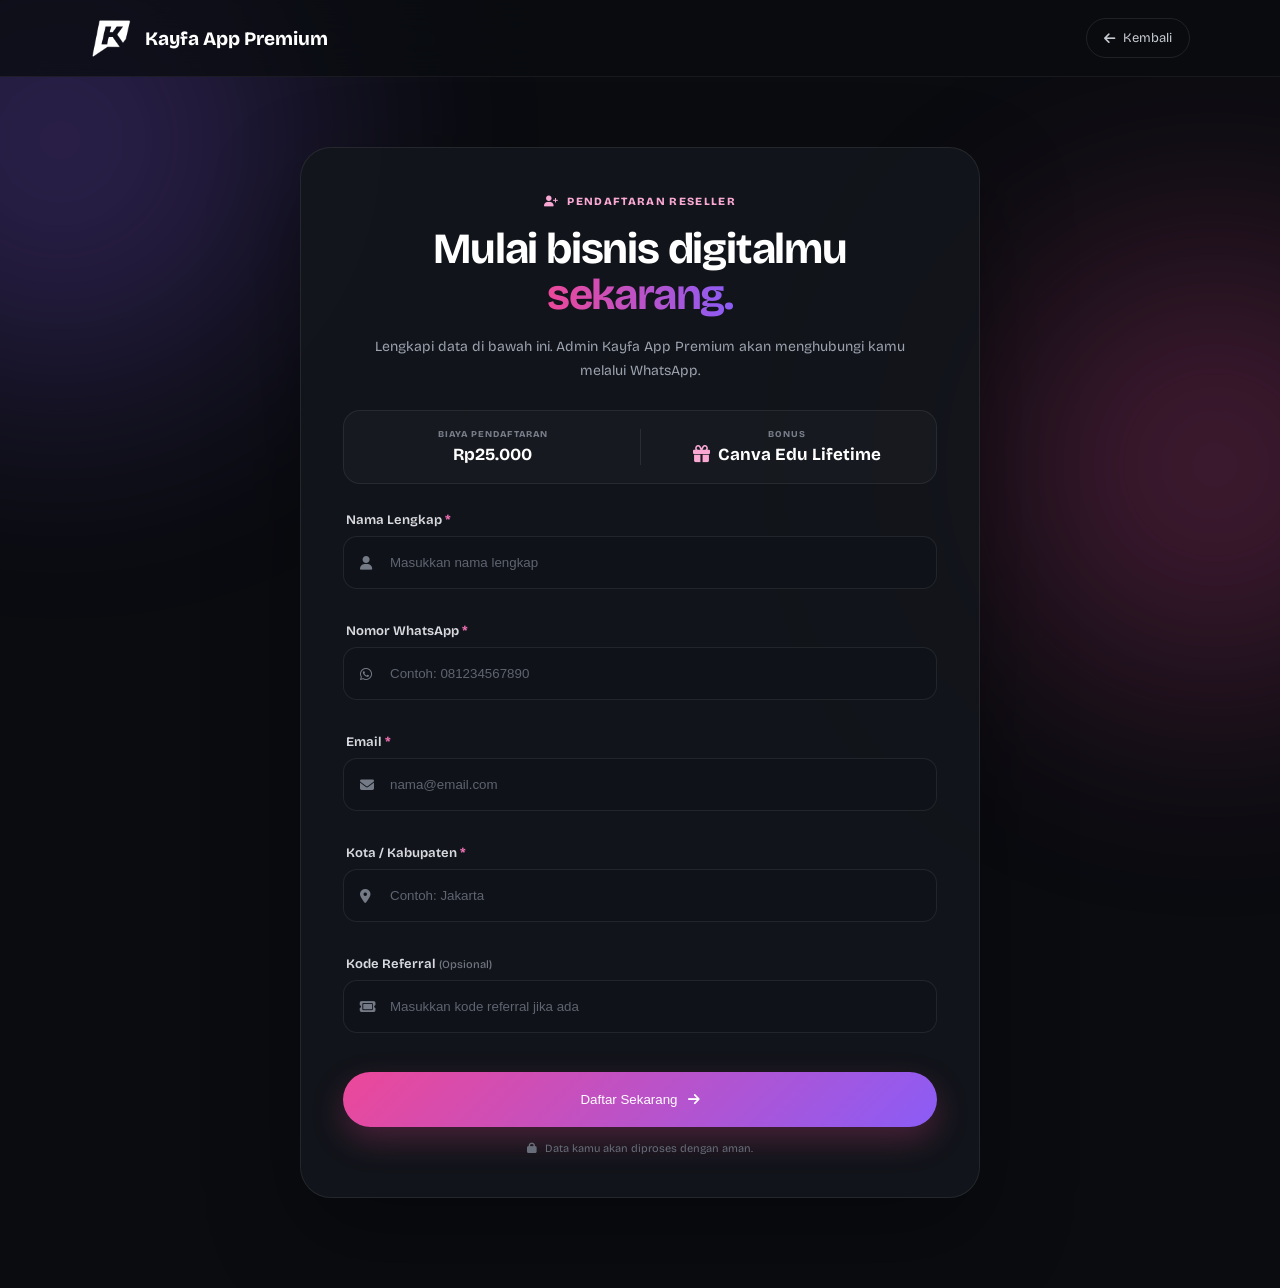
==== daftar-reseller.html @ f0dd42d1 "Add files via upload" ====
<!DOCTYPE html><html lang="id"><head><meta charset="UTF-8"><meta name="viewport" content="width=device-width,initial-scale=1"><meta name="description" content="Form pendaftaran reseller Kayfa App Premium."><title>Daftar Reseller | Kayfa App Premium</title><link rel="icon" href="assets/logo.png"><link rel="preconnect" href="https://fonts.googleapis.com"><link rel="preconnect" href="https://fonts.gstatic.com" crossorigin><link href="https://fonts.googleapis.com/css2?family=Bricolage+Grotesque:wght@400;500;600;700;800&display=swap" rel="stylesheet"><link rel="stylesheet" href="https://cdnjs.cloudflare.com/ajax/libs/font-awesome/6.7.2/css/all.min.css"><link rel="stylesheet" href="daftar-reseller.css?v=1"></head><body>
<div class="glow glow-left"></div><div class="glow glow-right"></div><nav><div class="nav-container"><a href="/" class="brand"><img src="assets/logo.png" alt="Logo Kayfa App Premium"><span>Kayfa App Premium</span></a><a href="/join-reseller" class="back-link"><i class="fa-solid fa-arrow-left"></i> Kembali</a></div></nav>
<main><section class="form-section"><div class="form-shell"><div class="form-intro"><span class="form-badge"><i class="fa-solid fa-user-plus"></i> PENDAFTARAN RESELLER</span><h1>Mulai bisnis digitalmu <span>sekarang.</span></h1><p>Lengkapi data di bawah ini. Admin Kayfa App Premium akan menghubungi kamu melalui WhatsApp.</p></div><div class="offer-strip"><div><small>BIAYA PENDAFTARAN</small><strong>Rp25.000</strong></div><span></span><div><small>BONUS</small><strong><i class="fa-solid fa-gift"></i> Canva Edu Lifetime</strong></div></div>
<form id="registrationForm" novalidate>
<div class="field"><label for="name">Nama Lengkap <b>*</b></label><div class="input-box"><i class="fa-solid fa-user"></i><input id="name" name="nama" type="text" placeholder="Masukkan nama lengkap" autocomplete="name" minlength="3" required></div><small></small></div>
<div class="field"><label for="whatsapp">Nomor WhatsApp <b>*</b></label><div class="input-box"><i class="fa-brands fa-whatsapp"></i><input id="whatsapp" name="whatsapp" type="tel" placeholder="Contoh: 081234567890" autocomplete="tel" inputmode="numeric" required></div><small></small></div>
<div class="field"><label for="email">Email <b>*</b></label><div class="input-box"><i class="fa-solid fa-envelope"></i><input id="email" name="email" type="email" placeholder="nama@email.com" autocomplete="email" required></div><small></small></div>
<div class="field"><label for="city">Kota / Kabupaten <b>*</b></label><div class="input-box"><i class="fa-solid fa-location-dot"></i><input id="city" name="kota" type="text" placeholder="Contoh: Jakarta" autocomplete="address-level2" minlength="2" required></div><small></small></div>
<div class="field"><label for="referral">Kode Referral <em>(Opsional)</em></label><div class="input-box"><i class="fa-solid fa-ticket"></i><input id="referral" name="kode_referral" type="text" placeholder="Masukkan kode referral jika ada" maxlength="30"></div><small></small></div>
<div class="honeypot" aria-hidden="true"><label for="website">Website</label><input id="website" name="website" tabindex="-1" autocomplete="off"></div><button id="submitButton" type="submit"><span>Daftar Sekarang</span><i class="fa-solid fa-arrow-right"></i></button><div id="formStatus" class="form-status" role="status" aria-live="polite"></div><p class="privacy"><i class="fa-solid fa-lock"></i> Data kamu akan diproses dengan aman.</p></form></div></section></main><script src="daftar-reseller.js?v=1"></script></body></html>
---- daftar-reseller.css ----
:root{--bg:#0a0c10;--card:#13161c;--pink:#ec4899;--purple:#8b5cf6;--muted:#9ca3af}*{box-sizing:border-box;margin:0;padding:0}body{min-height:100vh;overflow-x:hidden;background:var(--bg);color:#fff;font-family:'Bricolage Grotesque',sans-serif}.glow{position:fixed;z-index:-1;border-radius:50%;filter:blur(130px);opacity:.28}.glow-left{width:480px;height:480px;left:-180px;top:-100px;background:var(--purple)}.glow-right{width:430px;height:430px;right:-150px;top:250px;background:var(--pink)}nav{position:sticky;z-index:20;top:0;border-bottom:1px solid rgba(255,255,255,.06);background:rgba(10,12,16,.76);backdrop-filter:blur(18px)}.nav-container{width:min(1100px,92%);height:76px;margin:auto;display:flex;align-items:center;justify-content:space-between}.brand,.back-link{display:flex;align-items:center;color:#fff;text-decoration:none}.brand{gap:12px;font-size:19px;font-weight:750}.brand img{width:43px;height:43px;object-fit:contain}.back-link{gap:8px;padding:11px 17px;border:1px solid rgba(255,255,255,.09);border-radius:999px;color:#c7cad1;font-size:13px;transition:.25s}.back-link:hover{border-color:rgba(236,72,153,.35);color:#fff}.form-section{padding:70px 20px 90px}.form-shell{width:min(680px,100%);margin:auto;padding:42px;border:1px solid rgba(255,255,255,.08);border-radius:31px;background:rgba(19,22,28,.88);box-shadow:0 35px 90px rgba(0,0,0,.35)}.form-intro{text-align:center}.form-badge{display:inline-flex;align-items:center;gap:8px;margin-bottom:18px;color:#f9a8d4;font-size:11px;font-weight:800;letter-spacing:.12em}.form-intro h1{font-size:43px;line-height:1.08;letter-spacing:-1.2px}.form-intro h1 span{background:linear-gradient(90deg,var(--pink),var(--purple));background-clip:text;-webkit-background-clip:text;color:transparent}.form-intro p{max-width:530px;margin:16px auto 0;color:var(--muted);font-size:14px;line-height:1.7}.offer-strip{display:flex;align-items:stretch;margin:28px 0;padding:18px;border:1px solid rgba(255,255,255,.07);border-radius:17px;background:rgba(255,255,255,.025)}.offer-strip div{flex:1;text-align:center;display:flex;flex-direction:column;gap:5px}.offer-strip>span{width:1px;margin:0 16px;background:rgba(255,255,255,.09)}.offer-strip small{color:#777d89;font-size:9px;font-weight:800;letter-spacing:.12em}.offer-strip strong{font-size:17px}.offer-strip i{color:#f9a8d4;margin-right:4px}form{display:flex;flex-direction:column;gap:15px}.field label{display:block;margin:0 0 8px 3px;color:#d7d9df;font-size:13px;font-weight:650}.field label b{color:#f472b6}.field label em{color:#707580;font-size:11px;font-style:normal;font-weight:500}.input-box{position:relative}.input-box i{position:absolute;left:17px;top:50%;transform:translateY(-50%);color:#747a86;font-size:14px}.input-box input{width:100%;height:53px;padding:0 16px 0 46px;border:1px solid rgba(255,255,255,.08);border-radius:14px;outline:0;background:#0f1218;color:#fff;font:500 14px inherit;transition:.25s}.input-box input::placeholder{color:#5e6470}.input-box input:focus{border-color:var(--pink);box-shadow:0 0 0 4px rgba(236,72,153,.1)}.field>small{display:block;min-height:14px;margin:5px 0 0 3px;color:#fb7185;font-size:11px}.field.invalid input{border-color:#fb7185;background:rgba(251,113,133,.04)}button{height:55px;margin-top:5px;display:flex;align-items:center;justify-content:center;gap:10px;border:0;border-radius:999px;background:linear-gradient(135deg,var(--pink),var(--purple));box-shadow:0 13px 32px rgba(236,72,153,.25);color:#fff;font:750 15px inherit;cursor:pointer;transition:.3s}button:hover{transform:translateY(-2px);box-shadow:0 18px 38px rgba(236,72,153,.38)}.privacy{text-align:center;color:#686e79;font-size:11px}.privacy i{margin-right:5px}.form-status{display:none;padding:13px;border-radius:12px;text-align:center;font-size:12px}.form-status.error{display:block;border:1px solid rgba(251,113,133,.2);background:rgba(239,68,68,.08);color:#fda4af}.honeypot{position:absolute;left:-9999px;width:1px;height:1px;overflow:hidden}
.success-main{min-height:100vh;display:grid;place-items:center;padding:30px}.success-card{width:min(620px,100%);padding:55px 42px;text-align:center;border:1px solid rgba(255,255,255,.08);border-radius:32px;background:rgba(19,22,28,.88);box-shadow:0 35px 90px rgba(0,0,0,.38)}.success-icon{width:78px;height:78px;display:grid;place-items:center;margin:0 auto 21px;border-radius:50%;background:linear-gradient(135deg,#22c55e,#16a34a);font-size:30px;box-shadow:0 0 35px rgba(34,197,94,.25)}.success-card>img{width:55px;margin:0 auto 12px}.success-label{color:#86efac;font-size:10px;font-weight:800;letter-spacing:.14em}.success-card h1{margin:15px 0;font-size:42px;line-height:1.1}.success-card>p{color:var(--muted);line-height:1.75}.success-card>p strong{color:#e5e7eb}.success-note{display:flex;align-items:flex-start;gap:12px;margin:25px 0;padding:17px;text-align:left;border:1px solid rgba(255,255,255,.07);border-radius:15px;background:rgba(255,255,255,.03);color:#afb3bd;font-size:13px;line-height:1.55}.success-note i{color:#f9a8d4;margin-top:3px}.home-button{display:inline-flex;align-items:center;justify-content:center;gap:9px;padding:15px 24px;border-radius:999px;background:linear-gradient(135deg,var(--pink),var(--purple));color:#fff;text-decoration:none;font-weight:700;box-shadow:0 12px 30px rgba(236,72,153,.24)}
@media(max-width:640px){.nav-container{height:67px}.brand span{display:none}.brand img{width:39px;height:39px}.form-section{padding:40px 14px 65px}.form-shell{padding:29px 18px;border-radius:24px}.form-intro h1{font-size:34px}.offer-strip{padding:15px 9px}.offer-strip strong{font-size:14px}.offer-strip>span{margin:0 9px}.success-main{padding:16px}.success-card{padding:42px 20px;border-radius:25px}.success-card h1{font-size:34px}}
button:disabled{opacity:.65;cursor:not-allowed;transform:none}
.success-label{display:block;font-size:14px}
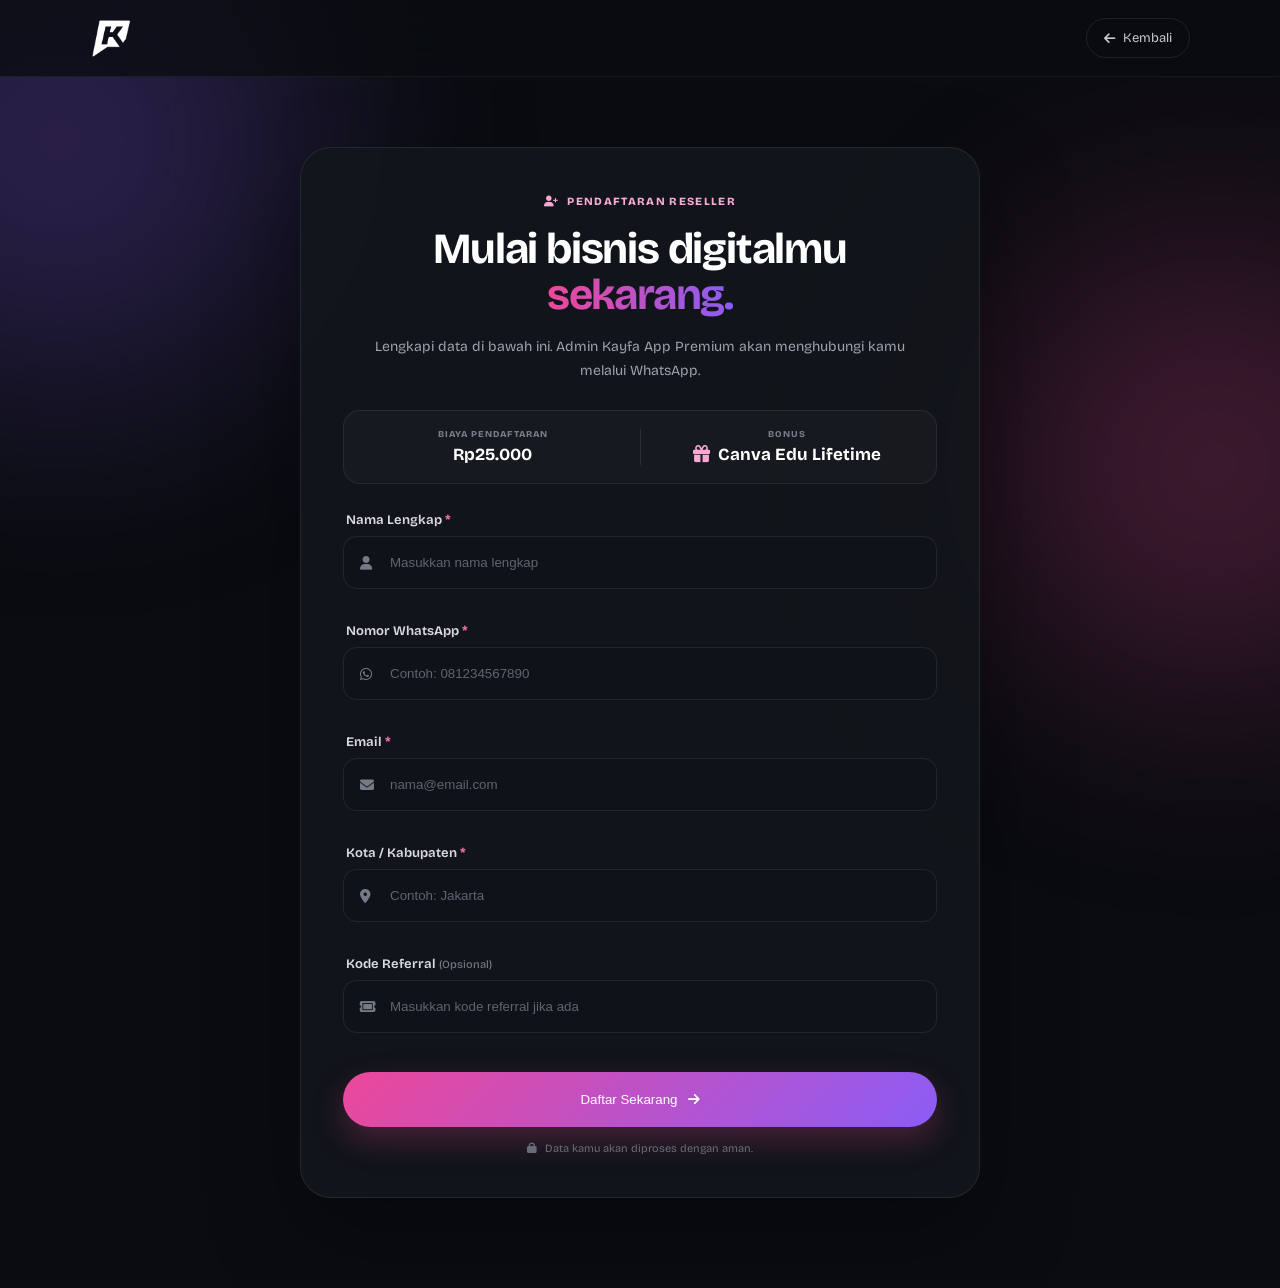
==== commit ef5c4003: "Fix HTML structure and update navigation links" ====
--- a/daftar-reseller.html
+++ b/daftar-reseller.html
@@ -1,5 +1,5 @@
 <!DOCTYPE html><html lang="id"><head><meta charset="UTF-8"><meta name="viewport" content="width=device-width,initial-scale=1"><meta name="description" content="Form pendaftaran reseller Kayfa App Premium."><title>Daftar Reseller | Kayfa App Premium</title><link rel="icon" href="assets/logo.png"><link rel="preconnect" href="https://fonts.googleapis.com"><link rel="preconnect" href="https://fonts.gstatic.com" crossorigin><link href="https://fonts.googleapis.com/css2?family=Bricolage+Grotesque:wght@400;500;600;700;800&display=swap" rel="stylesheet"><link rel="stylesheet" href="https://cdnjs.cloudflare.com/ajax/libs/font-awesome/6.7.2/css/all.min.css"><link rel="stylesheet" href="daftar-reseller.css?v=1"></head><body>
-<div class="glow glow-left"></div><div class="glow glow-right"></div><nav><div class="nav-container"><a href="/" class="brand"><img src="assets/logo.png" alt="Logo Kayfa App Premium"><span>Kayfa App Premium</span></a><a href="/join-reseller" class="back-link"><i class="fa-solid fa-arrow-left"></i> Kembali</a></div></nav>
+<div class="glow glow-left"></div><div class="glow glow-right"></div><nav><div class="nav-container"><a href="/" class="brand"><img src="assets/logo.png" alt="Logo Kayfa App Premium"><span></span></a><a href="/join-reseller" class="back-link"><i class="fa-solid fa-arrow-left"></i> Kembali</a></div></nav>
 <main><section class="form-section"><div class="form-shell"><div class="form-intro"><span class="form-badge"><i class="fa-solid fa-user-plus"></i> PENDAFTARAN RESELLER</span><h1>Mulai bisnis digitalmu <span>sekarang.</span></h1><p>Lengkapi data di bawah ini. Admin Kayfa App Premium akan menghubungi kamu melalui WhatsApp.</p></div><div class="offer-strip"><div><small>BIAYA PENDAFTARAN</small><strong>Rp25.000</strong></div><span></span><div><small>BONUS</small><strong><i class="fa-solid fa-gift"></i> Canva Edu Lifetime</strong></div></div>
 <form id="registrationForm" novalidate>
 <div class="field"><label for="name">Nama Lengkap <b>*</b></label><div class="input-box"><i class="fa-solid fa-user"></i><input id="name" name="nama" type="text" placeholder="Masukkan nama lengkap" autocomplete="name" minlength="3" required></div><small></small></div>
